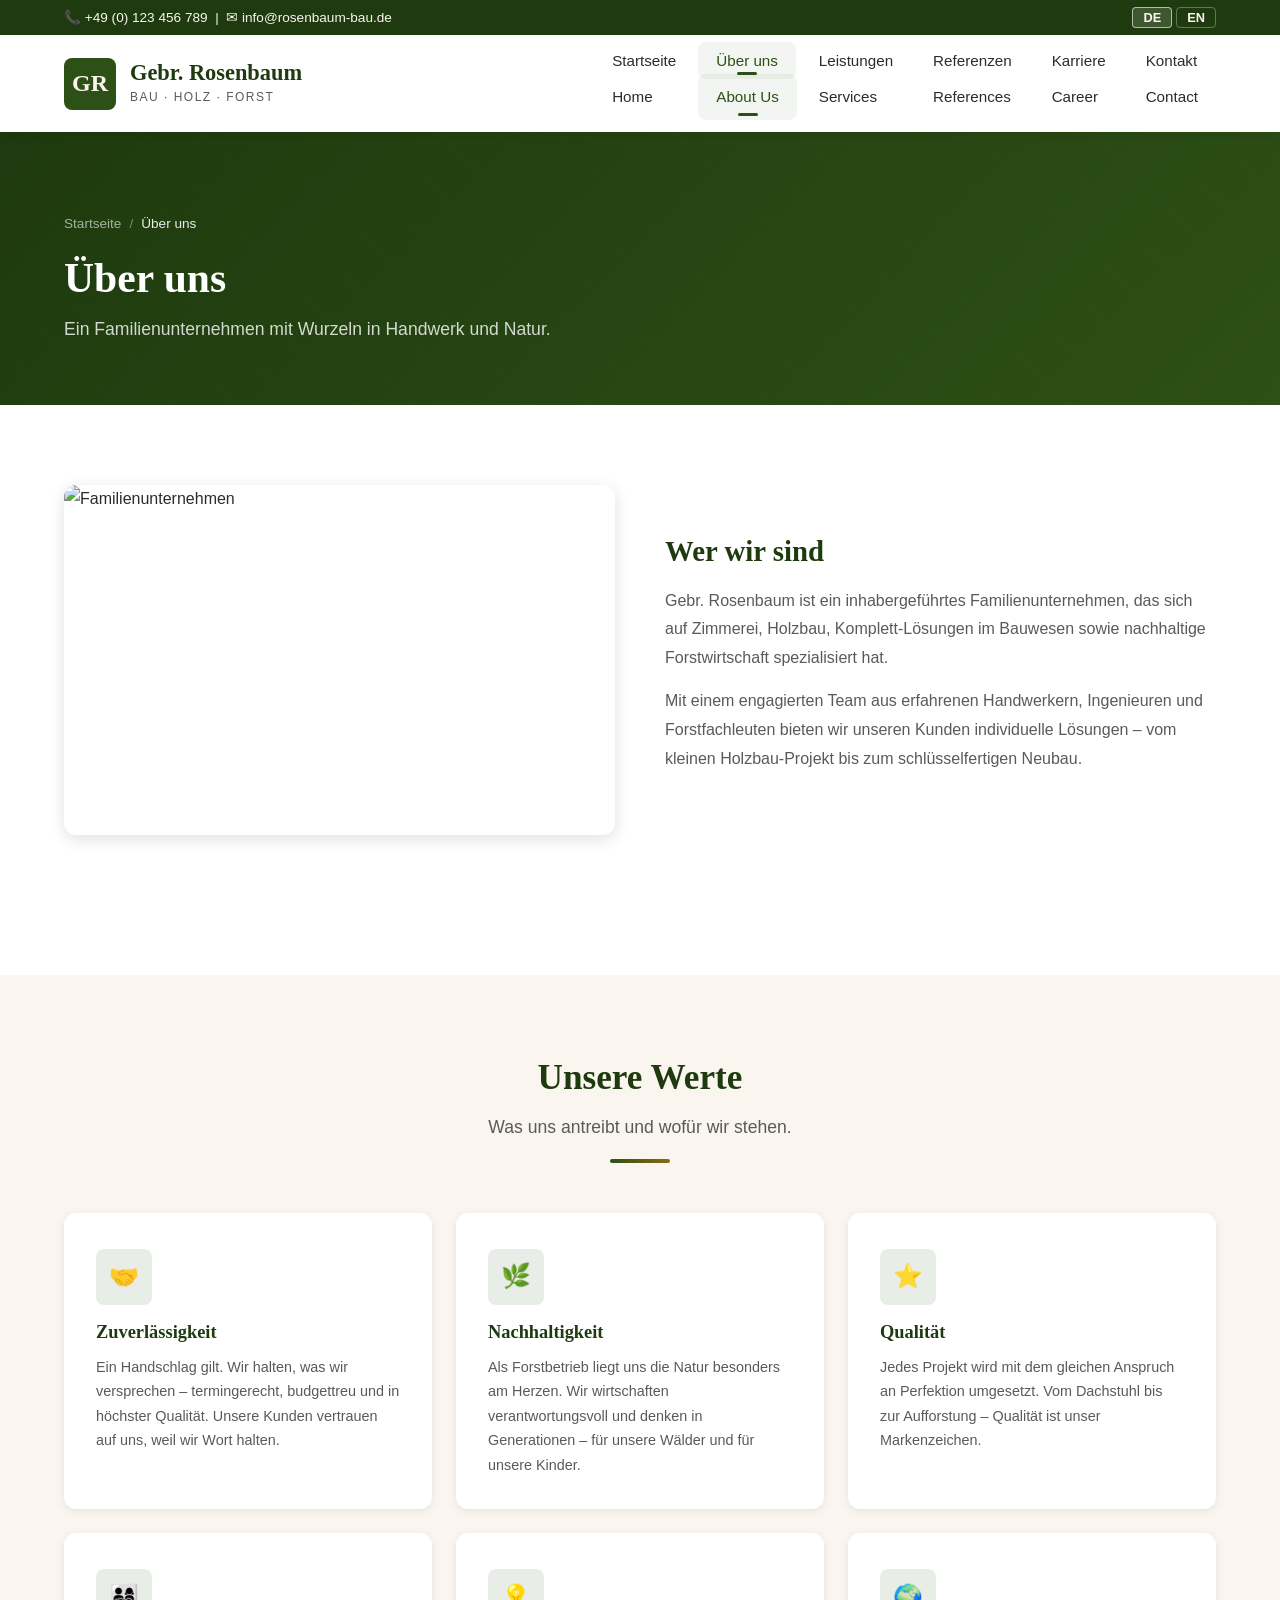
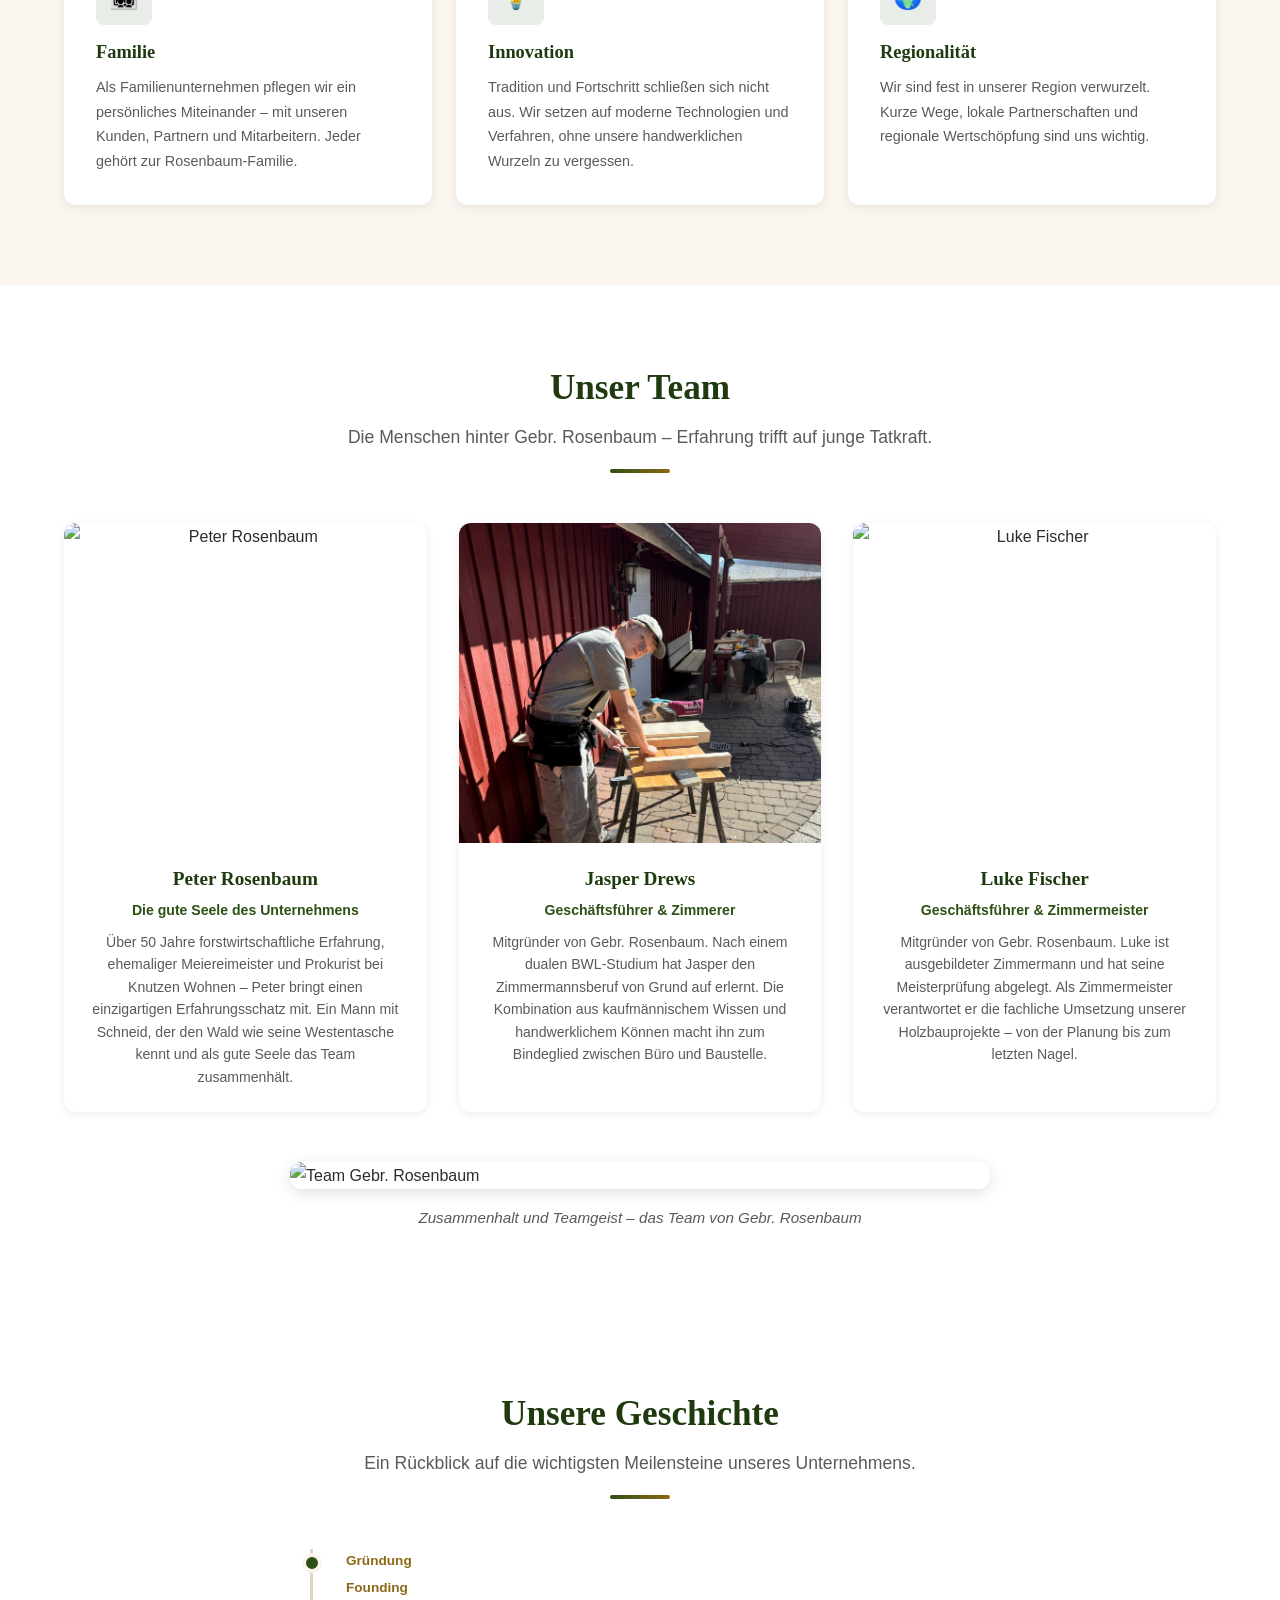
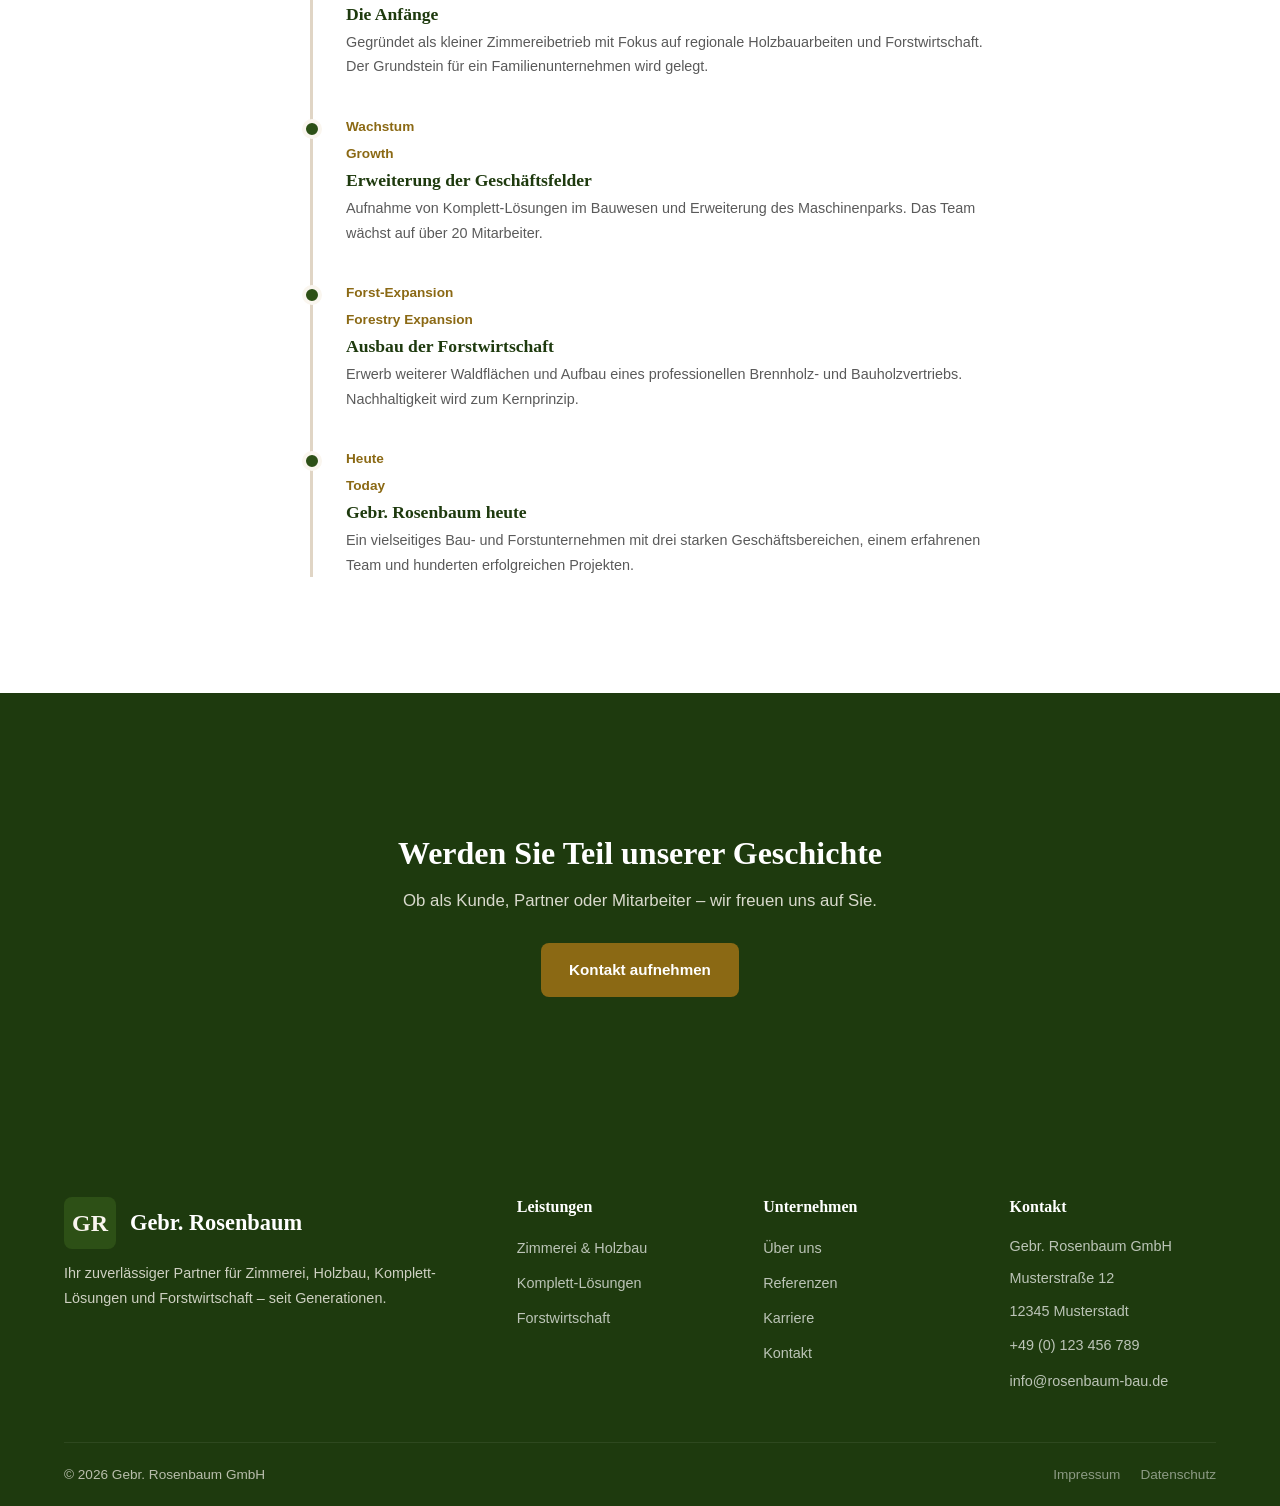
==== about.html @ 8c37b334 "Initial commit: Gebr. Rosenbaum company website Bilingual (DE/EN) static website with pages for Home" ====
<!DOCTYPE html>
<html lang="de">
<head>
  <meta charset="UTF-8">
  <meta name="viewport" content="width=device-width, initial-scale=1.0">
  <title>Über uns – Gebr. Rosenbaum</title>
  <meta name="description" content="Lernen Sie Gebr. Rosenbaum kennen – ein Familienunternehmen mit Tradition in Bau, Holz und Forst.">
  <link rel="stylesheet" href="css/style.css">
</head>
<body>

  <!-- HEADER -->
  <header class="site-header">
    <div class="header-top">
      <div class="container">
        <div>
          <span data-lang-de>📞 +49 (0) 123 456 789 &nbsp;|&nbsp; ✉ info@rosenbaum-bau.de</span>
          <span data-lang-en>📞 +49 (0) 123 456 789 &nbsp;|&nbsp; ✉ info@rosenbaum-bau.de</span>
        </div>
        <div class="lang-switch">
          <button data-lang="de" class="active">DE</button>
          <button data-lang="en">EN</button>
        </div>
      </div>
    </div>
    <div class="header-main">
      <div class="container">
        <a href="index.html" class="logo">
          <div class="logo-icon">GR</div>
          <div class="logo-text">
            <span class="company-name">Gebr. Rosenbaum</span>
            <span class="company-tagline" data-lang-de>Bau · Holz · Forst</span>
            <span class="company-tagline" data-lang-en>Construction · Timber · Forestry</span>
          </div>
        </a>
        <button class="menu-toggle" aria-label="Menü"><span></span><span></span><span></span></button>
        <nav class="main-nav">
          <ul>
            <li><a href="index.html" data-lang-de>Startseite</a><a href="index.html" data-lang-en>Home</a></li>
            <li><a href="about.html" data-lang-de>Über uns</a><a href="about.html" data-lang-en>About Us</a></li>
            <li><a href="services.html" data-lang-de>Leistungen</a><a href="services.html" data-lang-en>Services</a></li>
            <li><a href="references.html" data-lang-de>Referenzen</a><a href="references.html" data-lang-en>References</a></li>
            <li><a href="career.html" data-lang-de>Karriere</a><a href="career.html" data-lang-en>Career</a></li>
            <li><a href="contact.html" data-lang-de>Kontakt</a><a href="contact.html" data-lang-en>Contact</a></li>
          </ul>
        </nav>
      </div>
    </div>
  </header>

  <!-- PAGE HERO -->
  <section class="page-hero">
    <div class="container">
      <div class="breadcrumb">
        <a href="index.html" data-lang-de>Startseite</a><a href="index.html" data-lang-en>Home</a>
        <span class="sep">/</span>
        <span class="current" data-lang-de>Über uns</span>
        <span class="current" data-lang-en>About Us</span>
      </div>
      <h1 data-lang-de>Über uns</h1>
      <h1 data-lang-en>About Us</h1>
      <p data-lang-de>Ein Familienunternehmen mit Wurzeln in Handwerk und Natur.</p>
      <p data-lang-en>A family business rooted in craftsmanship and nature.</p>
    </div>
  </section>

  <!-- ABOUT CONTENT -->
  <section class="section section-light">
    <div class="container">
      <div class="content-block fade-in">
        <div class="content-block-img">
          <img src="https://images.unsplash.com/photo-1600585154340-be6161a56a0c?w=600&h=450&fit=crop" alt="Familienunternehmen" class="placeholder-img" loading="lazy">
        </div>
        <div class="content-block-text">
          <h2 data-lang-de>Wer wir sind</h2>
          <h2 data-lang-en>Who We Are</h2>
          <p data-lang-de>Gebr. Rosenbaum ist ein inhabergeführtes Familienunternehmen, das sich auf Zimmerei, Holzbau, Komplett-Lösungen im Bauwesen sowie nachhaltige Forstwirtschaft spezialisiert hat.</p>
          <p data-lang-en>Gebr. Rosenbaum is an owner-managed family business specializing in carpentry, timber construction, complete building solutions, and sustainable forestry.</p>
          <p data-lang-de>Mit einem engagierten Team aus erfahrenen Handwerkern, Ingenieuren und Forstfachleuten bieten wir unseren Kunden individuelle Lösungen – vom kleinen Holzbau-Projekt bis zum schlüsselfertigen Neubau.</p>
          <p data-lang-en>With a dedicated team of experienced craftsmen, engineers, and forestry professionals, we offer our clients individual solutions – from small timber construction projects to turnkey new buildings.</p>
        </div>
      </div>
    </div>
  </section>

  <!-- VALUES -->
  <section class="section section-cream">
    <div class="container">
      <div class="section-header fade-in">
        <h2 data-lang-de>Unsere Werte</h2>
        <h2 data-lang-en>Our Values</h2>
        <p class="subtitle" data-lang-de>Was uns antreibt und wofür wir stehen.</p>
        <p class="subtitle" data-lang-en>What drives us and what we stand for.</p>
        <div class="section-divider"></div>
      </div>
      <div class="service-detail-grid">
        <div class="service-detail-card fade-in">
          <div class="card-icon">🤝</div>
          <h3 data-lang-de>Zuverlässigkeit</h3>
          <h3 data-lang-en>Reliability</h3>
          <p data-lang-de>Ein Handschlag gilt. Wir halten, was wir versprechen – termingerecht, budgettreu und in höchster Qualität. Unsere Kunden vertrauen auf uns, weil wir Wort halten.</p>
          <p data-lang-en>A handshake is our word. We deliver on our promises – on time, on budget, and at the highest quality. Our clients trust us because we keep our word.</p>
        </div>
        <div class="service-detail-card fade-in">
          <div class="card-icon">🌿</div>
          <h3 data-lang-de>Nachhaltigkeit</h3>
          <h3 data-lang-en>Sustainability</h3>
          <p data-lang-de>Als Forstbetrieb liegt uns die Natur besonders am Herzen. Wir wirtschaften verantwortungsvoll und denken in Generationen – für unsere Wälder und für unsere Kinder.</p>
          <p data-lang-en>As a forestry business, nature is close to our hearts. We operate responsibly and think in generations – for our forests and for our children.</p>
        </div>
        <div class="service-detail-card fade-in">
          <div class="card-icon">⭐</div>
          <h3 data-lang-de>Qualität</h3>
          <h3 data-lang-en>Quality</h3>
          <p data-lang-de>Jedes Projekt wird mit dem gleichen Anspruch an Perfektion umgesetzt. Vom Dachstuhl bis zur Aufforstung – Qualität ist unser Markenzeichen.</p>
          <p data-lang-en>Every project is executed with the same commitment to perfection. From roof trusses to reforestation – quality is our hallmark.</p>
        </div>
        <div class="service-detail-card fade-in">
          <div class="card-icon">👨‍👩‍👧‍👦</div>
          <h3 data-lang-de>Familie</h3>
          <h3 data-lang-en>Family</h3>
          <p data-lang-de>Als Familienunternehmen pflegen wir ein persönliches Miteinander – mit unseren Kunden, Partnern und Mitarbeitern. Jeder gehört zur Rosenbaum-Familie.</p>
          <p data-lang-en>As a family business, we maintain personal relationships – with our clients, partners, and employees. Everyone belongs to the Rosenbaum family.</p>
        </div>
        <div class="service-detail-card fade-in">
          <div class="card-icon">💡</div>
          <h3 data-lang-de>Innovation</h3>
          <h3 data-lang-en>Innovation</h3>
          <p data-lang-de>Tradition und Fortschritt schließen sich nicht aus. Wir setzen auf moderne Technologien und Verfahren, ohne unsere handwerklichen Wurzeln zu vergessen.</p>
          <p data-lang-en>Tradition and progress are not mutually exclusive. We embrace modern technologies and methods without forgetting our craft roots.</p>
        </div>
        <div class="service-detail-card fade-in">
          <div class="card-icon">🌍</div>
          <h3 data-lang-de>Regionalität</h3>
          <h3 data-lang-en>Regional Commitment</h3>
          <p data-lang-de>Wir sind fest in unserer Region verwurzelt. Kurze Wege, lokale Partnerschaften und regionale Wertschöpfung sind uns wichtig.</p>
          <p data-lang-en>We are firmly rooted in our region. Short distances, local partnerships, and regional value creation are important to us.</p>
        </div>
      </div>
    </div>
  </section>

  <!-- TEAM -->
  <section class="section section-light">
    <div class="container">
      <div class="section-header fade-in">
        <h2 data-lang-de>Unser Team</h2>
        <h2 data-lang-en>Our Team</h2>
        <p class="subtitle" data-lang-de>Die Menschen hinter Gebr. Rosenbaum – Erfahrung trifft auf junge Tatkraft.</p>
        <p class="subtitle" data-lang-en>The people behind Gebr. Rosenbaum – experience meets youthful energy.</p>
        <div class="section-divider"></div>
      </div>

      <div class="team-grid">
        <!-- Peter -->
        <div class="team-card fade-in">
          <div class="team-card-img">
            <img src="img/team/peter-02.jpg" alt="Peter Rosenbaum" loading="lazy">
          </div>
          <div class="team-card-body">
            <h3>Peter Rosenbaum</h3>
            <div class="team-role" data-lang-de>Die gute Seele des Unternehmens</div>
            <div class="team-role" data-lang-en>The Heart and Soul of the Company</div>
            <p data-lang-de>Über 50 Jahre forstwirtschaftliche Erfahrung, ehemaliger Meiereimeister und Prokurist bei Knutzen Wohnen – Peter bringt einen einzigartigen Erfahrungsschatz mit. Ein Mann mit Schneid, der den Wald wie seine Westentasche kennt und als gute Seele das Team zusammenhält.</p>
            <p data-lang-en>Over 50 years of forestry experience, former dairy master and authorized officer at Knutzen Wohnen – Peter brings a unique wealth of experience. A man of courage who knows the forest like the back of his hand and holds the team together as its heart and soul.</p>
          </div>
        </div>

        <!-- Jasper -->
        <div class="team-card fade-in">
          <div class="team-card-img">
            <img src="img/team/jasper-01.jpg" alt="Jasper Drews" loading="lazy">
          </div>
          <div class="team-card-body">
            <h3>Jasper Drews</h3>
            <div class="team-role" data-lang-de>Geschäftsführer & Zimmerer</div>
            <div class="team-role" data-lang-en>Co-Founder & Carpenter</div>
            <p data-lang-de>Mitgründer von Gebr. Rosenbaum. Nach einem dualen BWL-Studium hat Jasper den Zimmermannsberuf von Grund auf erlernt. Die Kombination aus kaufmännischem Wissen und handwerklichem Können macht ihn zum Bindeglied zwischen Büro und Baustelle.</p>
            <p data-lang-en>Co-founder of Gebr. Rosenbaum. After completing a dual degree in business administration, Jasper learned the carpentry trade from the ground up. His combination of business expertise and hands-on skills makes him the link between office and construction site.</p>
          </div>
        </div>

        <!-- Luke -->
        <div class="team-card fade-in">
          <div class="team-card-img">
            <img src="img/team/luke-02.jpg" alt="Luke Fischer" loading="lazy">
          </div>
          <div class="team-card-body">
            <h3>Luke Fischer</h3>
            <div class="team-role" data-lang-de>Geschäftsführer & Zimmermeister</div>
            <div class="team-role" data-lang-en>Co-Founder & Master Carpenter</div>
            <p data-lang-de>Mitgründer von Gebr. Rosenbaum. Luke ist ausgebildeter Zimmermann und hat seine Meisterprüfung abgelegt. Als Zimmermeister verantwortet er die fachliche Umsetzung unserer Holzbauprojekte – von der Planung bis zum letzten Nagel.</p>
            <p data-lang-en>Co-founder of Gebr. Rosenbaum. Luke is a trained carpenter who has earned his master craftsman's certificate. As master carpenter, he oversees the technical execution of our timber construction projects – from planning to the last nail.</p>
          </div>
        </div>
      </div>

      <!-- Teamfoto -->
      <div class="team-group fade-in">
        <div class="team-group-img">
          <img src="img/team/teamfoto-01.png" alt="Team Gebr. Rosenbaum" loading="lazy">
        </div>
        <p class="team-group-caption" data-lang-de>Zusammenhalt und Teamgeist – das Team von Gebr. Rosenbaum</p>
        <p class="team-group-caption" data-lang-en>Cohesion and team spirit – the Gebr. Rosenbaum team</p>
      </div>
    </div>
  </section>

  <!-- HISTORY TIMELINE -->
  <section class="section section-light">
    <div class="container">
      <div class="section-header fade-in">
        <h2 data-lang-de>Unsere Geschichte</h2>
        <h2 data-lang-en>Our History</h2>
        <p class="subtitle" data-lang-de>Ein Rückblick auf die wichtigsten Meilensteine unseres Unternehmens.</p>
        <p class="subtitle" data-lang-en>A look back at the key milestones of our company.</p>
        <div class="section-divider"></div>
      </div>
      <div class="timeline fade-in">
        <div class="timeline-item">
          <span class="year" data-lang-de>Gründung</span>
          <span class="year" data-lang-en>Founding</span>
          <h3 data-lang-de>Die Anfänge</h3>
          <h3 data-lang-en>The Beginning</h3>
          <p data-lang-de>Gegründet als kleiner Zimmereibetrieb mit Fokus auf regionale Holzbauarbeiten und Forstwirtschaft. Der Grundstein für ein Familienunternehmen wird gelegt.</p>
          <p data-lang-en>Founded as a small carpentry workshop focusing on regional timber construction and forestry. The foundation for a family business is laid.</p>
        </div>
        <div class="timeline-item">
          <span class="year" data-lang-de>Wachstum</span>
          <span class="year" data-lang-en>Growth</span>
          <h3 data-lang-de>Erweiterung der Geschäftsfelder</h3>
          <h3 data-lang-en>Expansion of Business Areas</h3>
          <p data-lang-de>Aufnahme von Komplett-Lösungen im Bauwesen und Erweiterung des Maschinenparks. Das Team wächst auf über 20 Mitarbeiter.</p>
          <p data-lang-en>Introduction of complete construction solutions and expansion of the machinery fleet. The team grows to over 20 employees.</p>
        </div>
        <div class="timeline-item">
          <span class="year" data-lang-de>Forst-Expansion</span>
          <span class="year" data-lang-en>Forestry Expansion</span>
          <h3 data-lang-de>Ausbau der Forstwirtschaft</h3>
          <h3 data-lang-en>Forestry Development</h3>
          <p data-lang-de>Erwerb weiterer Waldflächen und Aufbau eines professionellen Brennholz- und Bauholzvertriebs. Nachhaltigkeit wird zum Kernprinzip.</p>
          <p data-lang-en>Acquisition of additional forest areas and establishment of a professional firewood and construction timber distribution. Sustainability becomes a core principle.</p>
        </div>
        <div class="timeline-item">
          <span class="year" data-lang-de>Heute</span>
          <span class="year" data-lang-en>Today</span>
          <h3 data-lang-de>Gebr. Rosenbaum heute</h3>
          <h3 data-lang-en>Gebr. Rosenbaum Today</h3>
          <p data-lang-de>Ein vielseitiges Bau- und Forstunternehmen mit drei starken Geschäftsbereichen, einem erfahrenen Team und hunderten erfolgreichen Projekten.</p>
          <p data-lang-en>A versatile construction and forestry company with three strong business areas, an experienced team, and hundreds of successful projects.</p>
        </div>
      </div>
    </div>
  </section>

  <!-- CTA -->
  <section class="section section-dark">
    <div class="container">
      <div class="cta-section fade-in">
        <h2 data-lang-de>Werden Sie Teil unserer Geschichte</h2>
        <h2 data-lang-en>Become Part of Our Story</h2>
        <p data-lang-de>Ob als Kunde, Partner oder Mitarbeiter – wir freuen uns auf Sie.</p>
        <p data-lang-en>Whether as a client, partner, or employee – we look forward to hearing from you.</p>
        <div class="btn-group" style="justify-content:center">
          <a href="contact.html" class="btn btn-primary" data-lang-de>Kontakt aufnehmen</a>
          <a href="contact.html" class="btn btn-primary" data-lang-en>Get in Touch</a>
        </div>
      </div>
    </div>
  </section>

  <!-- FOOTER -->
  <footer class="site-footer">
    <div class="container">
      <div class="footer-grid">
        <div class="footer-col footer-about">
          <a href="index.html" class="logo" style="margin-bottom:8px">
            <div class="logo-icon">GR</div>
            <div class="logo-text"><span class="company-name" style="color:#fff">Gebr. Rosenbaum</span></div>
          </a>
          <p data-lang-de>Ihr zuverlässiger Partner für Zimmerei, Holzbau, Komplett-Lösungen und Forstwirtschaft – seit Generationen.</p>
          <p data-lang-en>Your reliable partner for carpentry, timber construction, complete solutions, and forestry – for generations.</p>
        </div>
        <div class="footer-col">
          <h3 data-lang-de>Leistungen</h3><h3 data-lang-en>Services</h3>
          <ul>
            <li><a href="services.html#zimmerei" data-lang-de>Zimmerei & Holzbau</a><a href="services.html#zimmerei" data-lang-en>Carpentry</a></li>
            <li><a href="services.html#komplett" data-lang-de>Komplett-Lösungen</a><a href="services.html#komplett" data-lang-en>Complete Solutions</a></li>
            <li><a href="services.html#forst" data-lang-de>Forstwirtschaft</a><a href="services.html#forst" data-lang-en>Forestry</a></li>
          </ul>
        </div>
        <div class="footer-col">
          <h3 data-lang-de>Unternehmen</h3><h3 data-lang-en>Company</h3>
          <ul>
            <li><a href="about.html" data-lang-de>Über uns</a><a href="about.html" data-lang-en>About Us</a></li>
            <li><a href="references.html" data-lang-de>Referenzen</a><a href="references.html" data-lang-en>References</a></li>
            <li><a href="career.html" data-lang-de>Karriere</a><a href="career.html" data-lang-en>Career</a></li>
            <li><a href="contact.html" data-lang-de>Kontakt</a><a href="contact.html" data-lang-en>Contact</a></li>
          </ul>
        </div>
        <div class="footer-col">
          <h3 data-lang-de>Kontakt</h3><h3 data-lang-en>Contact</h3>
          <ul>
            <li style="color:rgba(255,255,255,0.7);font-size:0.9rem">Gebr. Rosenbaum GmbH</li>
            <li style="color:rgba(255,255,255,0.7);font-size:0.9rem">Musterstraße 12</li>
            <li style="color:rgba(255,255,255,0.7);font-size:0.9rem">12345 Musterstadt</li>
            <li style="margin-top:8px"><a href="tel:+49123456789">+49 (0) 123 456 789</a></li>
            <li><a href="mailto:info@rosenbaum-bau.de">info@rosenbaum-bau.de</a></li>
          </ul>
        </div>
      </div>
      <div class="footer-bottom">
        <span>© 2026 Gebr. Rosenbaum GmbH</span>
        <div class="footer-legal">
          <a href="imprint.html" data-lang-de>Impressum</a><a href="imprint.html" data-lang-en>Imprint</a>
          <a href="privacy.html" data-lang-de>Datenschutz</a><a href="privacy.html" data-lang-en>Privacy Policy</a>
        </div>
      </div>
    </div>
  </footer>

  <script src="js/main.js"></script>
</body>
</html>
---- css/style.css ----
/* ===== VARIABLES & RESET ===== */
:root {
  --color-primary: #2d5016;
  --color-primary-light: #3a6b1e;
  --color-primary-dark: #1e3a0e;
  --color-accent: #8b6914;
  --color-accent-light: #c49a2a;
  --color-wood-light: #d4a957;
  --color-wood: #a0763a;
  --color-wood-dark: #6b4e28;
  --color-earth: #8b7355;
  --color-earth-light: #c4a882;
  --color-cream: #faf6ef;
  --color-bg: #f5f0e8;
  --color-white: #ffffff;
  --color-text: #2c2c2c;
  --color-text-light: #5a5a5a;
  --color-text-muted: #888;
  --color-border: #e0d5c5;
  --font-heading: 'Georgia', 'Times New Roman', serif;
  --font-body: 'Segoe UI', 'Helvetica Neue', Arial, sans-serif;
  --shadow-sm: 0 2px 8px rgba(0,0,0,0.08);
  --shadow-md: 0 4px 16px rgba(0,0,0,0.12);
  --shadow-lg: 0 8px 32px rgba(0,0,0,0.16);
  --radius: 8px;
  --radius-lg: 12px;
  --max-width: 1200px;
  --transition: 0.3s ease;
}

*, *::before, *::after {
  margin: 0;
  padding: 0;
  box-sizing: border-box;
}

html {
  scroll-behavior: smooth;
  font-size: 16px;
}

body {
  font-family: var(--font-body);
  color: var(--color-text);
  background: var(--color-bg);
  line-height: 1.7;
  overflow-x: hidden;
}

img {
  max-width: 100%;
  height: auto;
  display: block;
}

a {
  color: var(--color-primary);
  text-decoration: none;
  transition: color var(--transition);
}

a:hover {
  color: var(--color-accent);
}

h1, h2, h3, h4 {
  font-family: var(--font-heading);
  color: var(--color-primary-dark);
  line-height: 1.3;
}

.container {
  max-width: var(--max-width);
  margin: 0 auto;
  padding: 0 24px;
}

/* ===== HEADER / NAVIGATION ===== */
.site-header {
  background: var(--color-white);
  box-shadow: var(--shadow-sm);
  position: sticky;
  top: 0;
  z-index: 1000;
}

.header-top {
  background: var(--color-primary-dark);
  color: var(--color-cream);
  font-size: 0.85rem;
  padding: 6px 0;
}

.header-top .container {
  display: flex;
  justify-content: space-between;
  align-items: center;
}

.header-top a {
  color: var(--color-cream);
  opacity: 0.9;
}

.header-top a:hover {
  opacity: 1;
  color: var(--color-accent-light);
}

.lang-switch {
  display: flex;
  gap: 4px;
  align-items: center;
}

.lang-switch button {
  background: none;
  border: 1px solid rgba(255,255,255,0.3);
  color: var(--color-cream);
  padding: 2px 10px;
  border-radius: 4px;
  cursor: pointer;
  font-size: 0.8rem;
  font-weight: 600;
  transition: all var(--transition);
}

.lang-switch button:hover,
.lang-switch button.active {
  background: rgba(255,255,255,0.15);
  border-color: rgba(255,255,255,0.6);
}

.header-main {
  padding: 12px 0;
}

.header-main .container {
  display: flex;
  justify-content: space-between;
  align-items: center;
}

.logo {
  display: flex;
  align-items: center;
  gap: 14px;
  text-decoration: none;
}

.logo-icon {
  width: 52px;
  height: 52px;
  background: var(--color-primary);
  border-radius: var(--radius);
  display: flex;
  align-items: center;
  justify-content: center;
  color: var(--color-cream);
  font-size: 1.5rem;
  font-weight: 700;
  font-family: var(--font-heading);
}

.logo-text {
  display: flex;
  flex-direction: column;
}

.logo-text .company-name {
  font-family: var(--font-heading);
  font-size: 1.4rem;
  color: var(--color-primary-dark);
  font-weight: 700;
  line-height: 1.2;
}

.logo-text .company-tagline {
  font-size: 0.75rem;
  color: var(--color-text-light);
  text-transform: uppercase;
  letter-spacing: 1.5px;
}

/* Main Navigation */
.main-nav ul {
  list-style: none;
  display: flex;
  gap: 4px;
}

.main-nav a {
  display: block;
  padding: 10px 18px;
  color: var(--color-text);
  font-weight: 500;
  font-size: 0.95rem;
  border-radius: var(--radius);
  transition: all var(--transition);
  position: relative;
}

.main-nav a:hover,
.main-nav a.active {
  color: var(--color-primary);
  background: rgba(45,80,22,0.06);
}

.main-nav a.active::after {
  content: '';
  position: absolute;
  bottom: 4px;
  left: 50%;
  transform: translateX(-50%);
  width: 20px;
  height: 3px;
  background: var(--color-primary);
  border-radius: 2px;
}

/* Mobile Menu */
.menu-toggle {
  display: none;
  background: none;
  border: none;
  cursor: pointer;
  padding: 8px;
  flex-direction: column;
  gap: 5px;
}

.menu-toggle span {
  display: block;
  width: 26px;
  height: 3px;
  background: var(--color-text);
  border-radius: 2px;
  transition: all var(--transition);
}

.menu-toggle.open span:nth-child(1) {
  transform: translateY(8px) rotate(45deg);
}

.menu-toggle.open span:nth-child(2) {
  opacity: 0;
}

.menu-toggle.open span:nth-child(3) {
  transform: translateY(-8px) rotate(-45deg);
}

/* ===== HERO ===== */
.hero {
  position: relative;
  min-height: 600px;
  display: flex;
  align-items: center;
  overflow: hidden;
  background: linear-gradient(135deg, var(--color-primary-dark) 0%, var(--color-primary) 50%, var(--color-wood-dark) 100%);
}

.hero-bg {
  position: absolute;
  inset: 0;
  background:
    url('data:image/svg+xml,<svg xmlns="http://www.w3.org/2000/svg" viewBox="0 0 1200 600"><rect fill="%231e3a0e"/><circle cx="200" cy="100" r="300" fill="%232d5016" opacity="0.3"/><circle cx="900" cy="400" r="250" fill="%236b4e28" opacity="0.2"/><circle cx="600" cy="200" r="200" fill="%233a6b1e" opacity="0.15"/></svg>');
  background-size: cover;
  opacity: 0.6;
}

.hero-overlay {
  position: absolute;
  inset: 0;
  background: linear-gradient(135deg, rgba(30,58,14,0.85) 0%, rgba(45,80,22,0.7) 50%, rgba(107,78,40,0.6) 100%);
}

.hero-pattern {
  position: absolute;
  inset: 0;
  opacity: 0.05;
  background-image: repeating-linear-gradient(
    45deg,
    transparent,
    transparent 40px,
    rgba(255,255,255,0.1) 40px,
    rgba(255,255,255,0.1) 42px
  );
}

.hero .container {
  position: relative;
  z-index: 2;
  display: flex;
  align-items: center;
  gap: 60px;
  padding-top: 60px;
  padding-bottom: 60px;
}

.hero-content {
  flex: 1;
  color: var(--color-cream);
}

.hero-badge {
  display: inline-block;
  background: rgba(255,255,255,0.12);
  border: 1px solid rgba(255,255,255,0.25);
  padding: 6px 16px;
  border-radius: 30px;
  font-size: 0.85rem;
  margin-bottom: 20px;
  backdrop-filter: blur(10px);
}

.hero h1 {
  font-size: 3rem;
  color: var(--color-white);
  margin-bottom: 20px;
  line-height: 1.15;
}

.hero h1 span {
  color: var(--color-accent-light);
}

.hero p {
  font-size: 1.15rem;
  opacity: 0.9;
  max-width: 540px;
  margin-bottom: 32px;
  line-height: 1.8;
}

.hero-visual {
  flex: 0 0 380px;
  height: 380px;
  position: relative;
}

.hero-image-placeholder {
  width: 100%;
  height: 100%;
  border-radius: var(--radius-lg);
  overflow: hidden;
  position: relative;
  box-shadow: var(--shadow-lg);
}

.hero-image-placeholder .placeholder-img {
  width: 100%;
  height: 100%;
  object-fit: cover;
}

.hero-stats {
  display: flex;
  gap: 40px;
  margin-top: 40px;
}

.hero-stat {
  text-align: left;
}

.hero-stat .stat-number {
  font-family: var(--font-heading);
  font-size: 2rem;
  font-weight: 700;
  color: var(--color-accent-light);
}

.hero-stat .stat-label {
  font-size: 0.85rem;
  opacity: 0.8;
}

/* ===== BUTTONS ===== */
.btn {
  display: inline-flex;
  align-items: center;
  gap: 8px;
  padding: 14px 28px;
  border-radius: var(--radius);
  font-weight: 600;
  font-size: 0.95rem;
  cursor: pointer;
  border: none;
  transition: all var(--transition);
  text-decoration: none;
  font-family: var(--font-body);
}

.btn-primary {
  background: var(--color-accent);
  color: var(--color-white);
}

.btn-primary:hover {
  background: var(--color-accent-light);
  color: var(--color-white);
  transform: translateY(-2px);
  box-shadow: var(--shadow-md);
}

.btn-outline {
  background: transparent;
  color: var(--color-white);
  border: 2px solid rgba(255,255,255,0.4);
}

.btn-outline:hover {
  background: rgba(255,255,255,0.1);
  border-color: rgba(255,255,255,0.7);
  color: var(--color-white);
}

.btn-green {
  background: var(--color-primary);
  color: var(--color-white);
}

.btn-green:hover {
  background: var(--color-primary-light);
  color: var(--color-white);
  transform: translateY(-2px);
  box-shadow: var(--shadow-md);
}

.btn-group {
  display: flex;
  gap: 14px;
  flex-wrap: wrap;
}

/* ===== SECTIONS ===== */
.section {
  padding: 80px 0;
}

.section-light {
  background: var(--color-white);
}

.section-cream {
  background: var(--color-cream);
}

.section-dark {
  background: var(--color-primary-dark);
  color: var(--color-cream);
}

.section-dark h2,
.section-dark h3 {
  color: var(--color-white);
}

.section-header {
  text-align: center;
  margin-bottom: 50px;
}

.section-header h2 {
  font-size: 2.2rem;
  margin-bottom: 12px;
}

.section-header .subtitle {
  color: var(--color-text-light);
  font-size: 1.1rem;
  max-width: 600px;
  margin: 0 auto;
}

.section-dark .section-header .subtitle {
  color: rgba(255,255,255,0.7);
}

.section-divider {
  width: 60px;
  height: 4px;
  background: linear-gradient(90deg, var(--color-primary), var(--color-accent));
  border-radius: 2px;
  margin: 16px auto 0;
}

/* ===== SERVICE TILES ===== */
.services-grid {
  display: grid;
  grid-template-columns: repeat(4, 1fr);
  gap: 24px;
}

.service-tile {
  background: var(--color-white);
  border-radius: var(--radius-lg);
  overflow: hidden;
  box-shadow: var(--shadow-sm);
  transition: all var(--transition);
  text-decoration: none;
  color: var(--color-text);
  display: flex;
  flex-direction: column;
}

.service-tile:hover {
  transform: translateY(-6px);
  box-shadow: var(--shadow-lg);
  color: var(--color-text);
}

.service-tile-img {
  height: 200px;
  position: relative;
  overflow: hidden;
}

.service-tile-img .placeholder-img {
  width: 100%;
  height: 100%;
  object-fit: cover;
  transition: transform 0.5s ease;
}

.service-tile:hover .service-tile-img .placeholder-img {
  transform: scale(1.05);
}

.service-tile-img .tile-icon {
  position: absolute;
  bottom: 12px;
  right: 12px;
  width: 44px;
  height: 44px;
  background: var(--color-primary);
  border-radius: 50%;
  display: flex;
  align-items: center;
  justify-content: center;
  color: var(--color-white);
  font-size: 1.2rem;
  box-shadow: var(--shadow-sm);
}

.service-tile-body {
  padding: 24px;
  flex: 1;
  display: flex;
  flex-direction: column;
}

.service-tile-body h3 {
  font-size: 1.15rem;
  margin-bottom: 8px;
}

.service-tile-body p {
  font-size: 0.9rem;
  color: var(--color-text-light);
  flex: 1;
}

.service-tile-body .tile-link {
  margin-top: 16px;
  color: var(--color-primary);
  font-weight: 600;
  font-size: 0.9rem;
  display: flex;
  align-items: center;
  gap: 6px;
}

.service-tile-body .tile-link::after {
  content: '→';
  transition: transform var(--transition);
}

.service-tile:hover .tile-link::after {
  transform: translateX(4px);
}

/* ===== ABOUT PREVIEW ===== */
.about-preview {
  display: grid;
  grid-template-columns: 1fr 1fr;
  gap: 60px;
  align-items: center;
}

.about-preview-img {
  border-radius: var(--radius-lg);
  overflow: hidden;
  box-shadow: var(--shadow-md);
  height: 400px;
}

.about-preview-img .placeholder-img {
  width: 100%;
  height: 100%;
  object-fit: cover;
}

.about-preview-content h2 {
  font-size: 2rem;
  margin-bottom: 16px;
}

.about-preview-content p {
  color: var(--color-text-light);
  margin-bottom: 16px;
  line-height: 1.8;
}

.about-values {
  display: flex;
  gap: 24px;
  margin: 24px 0;
}

.about-value {
  display: flex;
  align-items: center;
  gap: 10px;
}

.about-value-icon {
  width: 40px;
  height: 40px;
  background: rgba(45,80,22,0.1);
  border-radius: 50%;
  display: flex;
  align-items: center;
  justify-content: center;
  color: var(--color-primary);
  font-size: 1rem;
  flex-shrink: 0;
}

.about-value span {
  font-weight: 600;
  font-size: 0.9rem;
  color: var(--color-primary-dark);
}

/* ===== CTA SECTION ===== */
.cta-section {
  text-align: center;
  padding: 60px 0;
}

.cta-section h2 {
  color: var(--color-white);
  font-size: 2rem;
  margin-bottom: 12px;
}

.cta-section p {
  margin-bottom: 28px;
  font-size: 1.05rem;
  opacity: 0.85;
}

/* ===== PAGE HERO ===== */
.page-hero {
  background: linear-gradient(135deg, var(--color-primary-dark) 0%, var(--color-primary) 100%);
  padding: 80px 0 60px;
  position: relative;
  overflow: hidden;
}

.page-hero::before {
  content: '';
  position: absolute;
  inset: 0;
  opacity: 0.05;
  background-image: repeating-linear-gradient(
    45deg,
    transparent, transparent 40px,
    rgba(255,255,255,0.1) 40px, rgba(255,255,255,0.1) 42px
  );
}

.page-hero .container {
  position: relative;
  z-index: 1;
}

.page-hero h1 {
  color: var(--color-white);
  font-size: 2.6rem;
  margin-bottom: 10px;
}

.page-hero p {
  color: rgba(255,255,255,0.8);
  font-size: 1.1rem;
  max-width: 600px;
}

.breadcrumb {
  display: flex;
  gap: 8px;
  margin-bottom: 16px;
  font-size: 0.85rem;
}

.breadcrumb a {
  color: rgba(255,255,255,0.6);
}

.breadcrumb a:hover {
  color: var(--color-accent-light);
}

.breadcrumb .sep {
  color: rgba(255,255,255,0.4);
}

.breadcrumb .current {
  color: rgba(255,255,255,0.9);
}

/* ===== CONTENT SECTIONS ===== */
.content-block {
  display: grid;
  grid-template-columns: 1fr 1fr;
  gap: 50px;
  align-items: center;
  margin-bottom: 60px;
}

.content-block.reverse {
  direction: rtl;
}

.content-block.reverse > * {
  direction: ltr;
}

.content-block-img {
  border-radius: var(--radius-lg);
  overflow: hidden;
  box-shadow: var(--shadow-md);
  height: 350px;
}

.content-block-img .placeholder-img {
  width: 100%;
  height: 100%;
  object-fit: cover;
}

.content-block-text h2 {
  font-size: 1.8rem;
  margin-bottom: 16px;
}

.content-block-text h3 {
  font-size: 1.3rem;
  margin-bottom: 12px;
}

.content-block-text p {
  color: var(--color-text-light);
  margin-bottom: 14px;
  line-height: 1.8;
}

.content-block-text ul {
  list-style: none;
  margin: 16px 0;
}

.content-block-text ul li {
  padding: 6px 0 6px 28px;
  position: relative;
  color: var(--color-text-light);
}

.content-block-text ul li::before {
  content: '✓';
  position: absolute;
  left: 0;
  color: var(--color-primary);
  font-weight: 700;
}

/* ===== SERVICE DETAIL CARDS ===== */
.service-detail-grid {
  display: grid;
  grid-template-columns: repeat(3, 1fr);
  gap: 24px;
}

.service-detail-card {
  background: var(--color-white);
  border-radius: var(--radius-lg);
  padding: 32px;
  box-shadow: var(--shadow-sm);
  transition: all var(--transition);
  border-top: 4px solid transparent;
}

.service-detail-card:hover {
  transform: translateY(-4px);
  box-shadow: var(--shadow-md);
  border-top-color: var(--color-primary);
}

.service-detail-card .card-icon {
  width: 56px;
  height: 56px;
  background: rgba(45,80,22,0.1);
  border-radius: var(--radius);
  display: flex;
  align-items: center;
  justify-content: center;
  font-size: 1.5rem;
  margin-bottom: 16px;
}

.service-detail-card h3 {
  font-size: 1.15rem;
  margin-bottom: 10px;
}

.service-detail-card p {
  font-size: 0.9rem;
  color: var(--color-text-light);
  line-height: 1.7;
}

/* ===== REFERENCES / GALLERY ===== */
.filter-bar {
  display: flex;
  gap: 8px;
  justify-content: center;
  margin-bottom: 40px;
  flex-wrap: wrap;
}

.filter-btn {
  padding: 10px 22px;
  border: 2px solid var(--color-border);
  background: var(--color-white);
  border-radius: 30px;
  cursor: pointer;
  font-weight: 500;
  font-size: 0.9rem;
  transition: all var(--transition);
  color: var(--color-text);
  font-family: var(--font-body);
}

.filter-btn:hover,
.filter-btn.active {
  background: var(--color-primary);
  border-color: var(--color-primary);
  color: var(--color-white);
}

.references-grid {
  display: grid;
  grid-template-columns: repeat(3, 1fr);
  gap: 24px;
}

.reference-card {
  background: var(--color-white);
  border-radius: var(--radius-lg);
  overflow: hidden;
  box-shadow: var(--shadow-sm);
  transition: all var(--transition);
}

.reference-card:hover {
  transform: translateY(-4px);
  box-shadow: var(--shadow-md);
}

.reference-card-img {
  height: 220px;
  position: relative;
  overflow: hidden;
  cursor: pointer;
}

.reference-card-img .placeholder-img {
  width: 100%;
  height: 100%;
  object-fit: cover;
  transition: transform 0.5s ease;
}

.reference-card:hover .reference-card-img .placeholder-img {
  transform: scale(1.05);
}

.reference-card-img .zoom-icon {
  position: absolute;
  inset: 0;
  background: rgba(0,0,0,0.3);
  display: flex;
  align-items: center;
  justify-content: center;
  opacity: 0;
  transition: opacity var(--transition);
  color: var(--color-white);
  font-size: 2rem;
}

.reference-card-img:hover .zoom-icon {
  opacity: 1;
}

.reference-card-body {
  padding: 24px;
}

.reference-card-body .ref-category,
.ref-full-content .ref-category {
  background: rgba(45,80,22,0.1);
  color: var(--color-primary);
  padding: 4px 12px;
  border-radius: 20px;
  font-size: 0.78rem;
  font-weight: 600;
  margin-bottom: 10px;
  text-transform: uppercase;
  letter-spacing: 0.5px;
}

.reference-card-body h3 {
  font-size: 1.1rem;
  margin-bottom: 8px;
}

.reference-card-body p {
  font-size: 0.88rem;
  color: var(--color-text-light);
  line-height: 1.6;
}

/* ===== LIGHTBOX ===== */
.lightbox {
  position: fixed;
  inset: 0;
  background: rgba(0,0,0,0.9);
  z-index: 10000;
  display: flex;
  align-items: center;
  justify-content: center;
  opacity: 0;
  visibility: hidden;
  transition: all var(--transition);
}

.lightbox.active {
  opacity: 1;
  visibility: visible;
}

.lightbox img {
  max-width: 90%;
  max-height: 85vh;
  border-radius: var(--radius);
  box-shadow: var(--shadow-lg);
}

.lightbox-close {
  position: absolute;
  top: 20px;
  right: 30px;
  background: none;
  border: none;
  color: var(--color-white);
  font-size: 2.5rem;
  cursor: pointer;
  transition: transform var(--transition);
  line-height: 1;
}

.lightbox-close:hover {
  transform: scale(1.2);
}

/* ===== CAREER ===== */
.career-intro {
  text-align: center;
  max-width: 800px;
  margin: 0 auto 50px;
}

.career-intro p {
  font-size: 1.05rem;
  color: var(--color-text-light);
  line-height: 1.8;
}

.job-card {
  background: var(--color-white);
  border-radius: var(--radius-lg);
  padding: 32px;
  margin-bottom: 20px;
  box-shadow: var(--shadow-sm);
  display: flex;
  justify-content: space-between;
  align-items: center;
  gap: 24px;
  transition: all var(--transition);
  border-left: 4px solid var(--color-primary);
}

.job-card:hover {
  box-shadow: var(--shadow-md);
  transform: translateX(4px);
}

.job-card-info h3 {
  font-size: 1.2rem;
  margin-bottom: 6px;
}

.job-card-info p {
  color: var(--color-text-light);
  font-size: 0.9rem;
}

.job-card-meta {
  display: flex;
  gap: 16px;
  margin-top: 8px;
}

.job-card-meta span {
  font-size: 0.82rem;
  color: var(--color-text-muted);
  display: flex;
  align-items: center;
  gap: 4px;
}

.exchange-section {
  background: linear-gradient(135deg, var(--color-cream) 0%, var(--color-white) 100%);
  border-radius: var(--radius-lg);
  padding: 48px;
  margin-top: 50px;
  border: 2px solid var(--color-border);
}

.exchange-section h2 {
  font-size: 1.6rem;
  margin-bottom: 14px;
}

.exchange-section p {
  color: var(--color-text-light);
  line-height: 1.8;
  margin-bottom: 14px;
}

.exchange-benefits {
  display: grid;
  grid-template-columns: repeat(3, 1fr);
  gap: 20px;
  margin-top: 24px;
}

.exchange-benefit {
  display: flex;
  align-items: flex-start;
  gap: 12px;
}

.exchange-benefit-icon {
  width: 36px;
  height: 36px;
  background: rgba(45,80,22,0.1);
  border-radius: 50%;
  display: flex;
  align-items: center;
  justify-content: center;
  color: var(--color-primary);
  flex-shrink: 0;
  font-size: 0.9rem;
}

.exchange-benefit span {
  font-size: 0.9rem;
  font-weight: 500;
  color: var(--color-text);
}

/* ===== CONTACT ===== */
.contact-grid {
  display: grid;
  grid-template-columns: 1fr 1fr;
  gap: 40px;
}

.contact-form {
  background: var(--color-white);
  border-radius: var(--radius-lg);
  padding: 40px;
  box-shadow: var(--shadow-sm);
}

.form-group {
  margin-bottom: 20px;
}

.form-group label {
  display: block;
  margin-bottom: 6px;
  font-weight: 500;
  font-size: 0.9rem;
  color: var(--color-text);
}

.form-group input,
.form-group textarea,
.form-group select {
  width: 100%;
  padding: 12px 16px;
  border: 2px solid var(--color-border);
  border-radius: var(--radius);
  font-family: var(--font-body);
  font-size: 0.95rem;
  transition: border-color var(--transition);
  background: var(--color-cream);
  color: var(--color-text);
}

.form-group input:focus,
.form-group textarea:focus,
.form-group select:focus {
  outline: none;
  border-color: var(--color-primary);
  background: var(--color-white);
}

.form-group textarea {
  min-height: 140px;
  resize: vertical;
}

.form-row {
  display: grid;
  grid-template-columns: 1fr 1fr;
  gap: 16px;
}

.contact-info-box {
  display: flex;
  flex-direction: column;
  gap: 20px;
}

.contact-card {
  background: var(--color-white);
  border-radius: var(--radius-lg);
  padding: 24px;
  box-shadow: var(--shadow-sm);
  display: flex;
  gap: 16px;
  align-items: flex-start;
}

.contact-card-icon {
  width: 48px;
  height: 48px;
  background: rgba(45,80,22,0.1);
  border-radius: var(--radius);
  display: flex;
  align-items: center;
  justify-content: center;
  font-size: 1.2rem;
  color: var(--color-primary);
  flex-shrink: 0;
}

.contact-card h3 {
  font-size: 1rem;
  margin-bottom: 4px;
}

.contact-card p {
  font-size: 0.9rem;
  color: var(--color-text-light);
  line-height: 1.6;
}

.map-placeholder {
  border-radius: var(--radius-lg);
  overflow: hidden;
  height: 200px;
  background: var(--color-border);
  display: flex;
  align-items: center;
  justify-content: center;
  font-size: 0.9rem;
  color: var(--color-text-muted);
  border: 2px dashed var(--color-border);
}

/* ===== TIMELINE ===== */
.timeline {
  position: relative;
  max-width: 700px;
  margin: 0 auto;
}

.timeline::before {
  content: '';
  position: absolute;
  left: 20px;
  top: 0;
  bottom: 0;
  width: 3px;
  background: var(--color-border);
}

.timeline-item {
  padding-left: 56px;
  position: relative;
  margin-bottom: 36px;
}

.timeline-item::before {
  content: '';
  position: absolute;
  left: 12px;
  top: 4px;
  width: 20px;
  height: 20px;
  border-radius: 50%;
  background: var(--color-primary);
  border: 4px solid var(--color-cream);
}

.timeline-item h3 {
  font-size: 1.1rem;
  margin-bottom: 4px;
}

.timeline-item .year {
  font-size: 0.85rem;
  color: var(--color-accent);
  font-weight: 600;
  display: block;
  margin-bottom: 4px;
}

.timeline-item p {
  font-size: 0.9rem;
  color: var(--color-text-light);
}

/* ===== FOOTER ===== */
.site-footer {
  background: var(--color-primary-dark);
  color: var(--color-cream);
  padding: 60px 0 0;
}

.footer-grid {
  display: grid;
  grid-template-columns: 2fr 1fr 1fr 1fr;
  gap: 40px;
  padding-bottom: 40px;
}

.footer-col h3 {
  color: var(--color-white);
  font-size: 1rem;
  margin-bottom: 16px;
}

.footer-about p {
  font-size: 0.9rem;
  opacity: 0.8;
  line-height: 1.7;
  margin-top: 12px;
}

.footer-col ul {
  list-style: none;
}

.footer-col ul li {
  margin-bottom: 8px;
}

.footer-col ul a {
  color: rgba(255,255,255,0.7);
  font-size: 0.9rem;
  transition: all var(--transition);
}

.footer-col ul a:hover {
  color: var(--color-accent-light);
  padding-left: 4px;
}

.footer-bottom {
  border-top: 1px solid rgba(255,255,255,0.1);
  padding: 20px 0;
  display: flex;
  justify-content: space-between;
  align-items: center;
  font-size: 0.85rem;
  opacity: 0.7;
}

.footer-bottom a {
  color: rgba(255,255,255,0.7);
}

.footer-bottom a:hover {
  color: var(--color-accent-light);
}

.footer-legal {
  display: flex;
  gap: 20px;
}

/* ===== LEGAL PAGES ===== */
.legal-content {
  max-width: 800px;
  margin: 0 auto;
  padding: 40px 0;
}

.legal-content h2 {
  font-size: 1.5rem;
  margin: 32px 0 12px;
}

.legal-content h3 {
  font-size: 1.2rem;
  margin: 24px 0 8px;
}

.legal-content p {
  color: var(--color-text-light);
  margin-bottom: 14px;
  line-height: 1.8;
}

/* ===== PLACEHOLDER IMAGES ===== */
.placeholder-img {
  display: block;
  width: 100%;
  height: 100%;
  object-fit: cover;
}

.placeholder-bg {
  background: linear-gradient(135deg, var(--color-earth-light) 0%, var(--color-wood) 50%, var(--color-primary) 100%);
  display: flex;
  align-items: center;
  justify-content: center;
  color: rgba(255,255,255,0.6);
  font-size: 0.9rem;
  text-align: center;
  padding: 20px;
}

/* ===== RESPONSIVE ===== */
@media (max-width: 1024px) {
  .services-grid {
    grid-template-columns: repeat(2, 1fr);
  }
  .footer-grid {
    grid-template-columns: 1fr 1fr;
  }
  .references-grid {
    grid-template-columns: repeat(2, 1fr);
  }
  .service-detail-grid {
    grid-template-columns: repeat(2, 1fr);
  }
  .exchange-benefits {
    grid-template-columns: repeat(2, 1fr);
  }
}

@media (max-width: 768px) {
  html {
    font-size: 15px;
  }

  .menu-toggle {
    display: flex;
  }

  .main-nav {
    position: absolute;
    top: 100%;
    left: 0;
    right: 0;
    background: var(--color-white);
    box-shadow: var(--shadow-md);
    padding: 16px;
    display: none;
  }

  .main-nav.open {
    display: block;
  }

  .main-nav ul {
    flex-direction: column;
    gap: 2px;
  }

  .main-nav a {
    padding: 12px 16px;
  }

  .hero .container {
    flex-direction: column;
    text-align: center;
  }

  .hero h1 {
    font-size: 2rem;
  }

  .hero p {
    margin: 0 auto 24px;
  }

  .hero-visual {
    flex: none;
    width: 280px;
    height: 280px;
  }

  .hero-stats {
    justify-content: center;
  }

  .btn-group {
    justify-content: center;
  }

  .services-grid {
    grid-template-columns: 1fr;
  }

  .about-preview {
    grid-template-columns: 1fr;
    gap: 30px;
  }

  .about-values {
    flex-wrap: wrap;
  }

  .content-block {
    grid-template-columns: 1fr;
  }

  .content-block.reverse {
    direction: ltr;
  }

  .references-grid {
    grid-template-columns: 1fr;
  }

  .service-detail-grid {
    grid-template-columns: 1fr;
  }

  .contact-grid {
    grid-template-columns: 1fr;
  }

  .form-row {
    grid-template-columns: 1fr;
  }

  .page-hero h1 {
    font-size: 2rem;
  }

  .footer-grid {
    grid-template-columns: 1fr;
    gap: 30px;
  }

  .footer-bottom {
    flex-direction: column;
    gap: 12px;
    text-align: center;
  }

  .section {
    padding: 50px 0;
  }

  .section-header h2 {
    font-size: 1.7rem;
  }

  .exchange-section {
    padding: 30px;
  }

  .exchange-benefits {
    grid-template-columns: 1fr;
  }

  .job-card {
    flex-direction: column;
    align-items: flex-start;
  }

  .header-top .container {
    flex-direction: column;
    gap: 4px;
  }
}

/* ===== TEAM ===== */
.team-grid {
  display: grid;
  grid-template-columns: repeat(3, 1fr);
  gap: 32px;
}

.team-card {
  background: var(--color-white);
  border-radius: var(--radius-lg);
  overflow: hidden;
  box-shadow: var(--shadow-sm);
  transition: all var(--transition);
  text-align: center;
}

.team-card:hover {
  transform: translateY(-6px);
  box-shadow: var(--shadow-lg);
}

.team-card-img {
  height: 320px;
  overflow: hidden;
  position: relative;
}

.team-card-img img {
  width: 100%;
  height: 100%;
  object-fit: cover;
  object-position: center top;
  transition: transform 0.5s ease;
}

.team-card:hover .team-card-img img {
  transform: scale(1.05);
}

.team-card-body {
  padding: 24px;
}

.team-card-body h3 {
  font-size: 1.2rem;
  margin-bottom: 4px;
}

.team-card-body .team-role {
  color: var(--color-primary);
  font-weight: 600;
  font-size: 0.88rem;
  margin-bottom: 8px;
}

.team-card-body p {
  font-size: 0.88rem;
  color: var(--color-text-light);
  line-height: 1.6;
}

.team-group {
  margin-top: 50px;
}

.team-group-img {
  border-radius: var(--radius-lg);
  overflow: hidden;
  box-shadow: var(--shadow-md);
  max-width: 700px;
  margin: 0 auto;
}

.team-group-img img {
  width: 100%;
  height: auto;
  display: block;
  max-height: 500px;
  object-fit: contain;
}

.team-group-caption {
  text-align: center;
  margin-top: 16px;
  color: var(--color-text-light);
  font-size: 0.95rem;
  font-style: italic;
}

/* ===== REFERENCE GALLERY (multi-image) ===== */
.ref-gallery {
  display: grid;
  grid-template-columns: repeat(auto-fill, minmax(160px, 1fr));
  gap: 8px;
  margin-top: 12px;
}

.ref-gallery-thumb {
  height: 120px;
  border-radius: var(--radius);
  overflow: hidden;
  cursor: pointer;
  position: relative;
}

.ref-gallery-thumb img {
  width: 100%;
  height: 100%;
  object-fit: cover;
  transition: transform 0.4s ease;
}

.ref-gallery-thumb:hover img {
  transform: scale(1.08);
}

.ref-gallery-thumb .zoom-icon {
  position: absolute;
  inset: 0;
  background: rgba(0,0,0,0.3);
  display: flex;
  align-items: center;
  justify-content: center;
  opacity: 0;
  transition: opacity var(--transition);
  color: var(--color-white);
  font-size: 1.2rem;
}

.ref-gallery-thumb:hover .zoom-icon {
  opacity: 1;
}

/* ===== VIDEO CARD ===== */
.reference-card-video {
  position: relative;
  overflow: hidden;
}

.reference-card-video video {
  width: 100%;
  height: 220px;
  object-fit: cover;
  display: block;
  border-radius: var(--radius-lg) var(--radius-lg) 0 0;
}

/* Full-width reference card */
.reference-card.ref-full {
  grid-column: 1 / -1;
}

.ref-full-inner {
  display: grid;
  grid-template-columns: 1fr 1fr;
  gap: 0;
}

.ref-full-inner .reference-card-video {
  border-radius: var(--radius-lg) 0 0 var(--radius-lg);
}

.ref-full-inner .reference-card-video video {
  height: 100%;
  min-height: 300px;
  border-radius: var(--radius-lg) 0 0 var(--radius-lg);
}

.ref-full-inner .ref-full-content {
  padding: 32px;
  display: flex;
  flex-direction: column;
  justify-content: center;
}

.ref-full-inner .ref-full-content h3 {
  font-size: 1.3rem;
  margin-bottom: 10px;
}

.ref-full-inner .ref-full-content p {
  font-size: 0.92rem;
  color: var(--color-text-light);
  line-height: 1.7;
  margin-bottom: 12px;
}

/* ===== RESPONSIVE ADDITIONS ===== */
@media (max-width: 1024px) {
  .team-grid {
    grid-template-columns: repeat(3, 1fr);
  }
}

@media (max-width: 768px) {
  .team-grid {
    grid-template-columns: 1fr;
    max-width: 400px;
    margin: 0 auto;
  }
  .team-card-img {
    height: 280px;
  }
  .ref-full-inner {
    grid-template-columns: 1fr;
  }
  .ref-full-inner .reference-card-video {
    border-radius: var(--radius-lg) var(--radius-lg) 0 0;
  }
  .ref-full-inner .reference-card-video video {
    height: 220px;
    min-height: auto;
    border-radius: var(--radius-lg) var(--radius-lg) 0 0;
  }
}

/* ===== ANIMATIONS ===== */
.fade-in {
  opacity: 0;
  transform: translateY(20px);
  transition: opacity 0.6s ease, transform 0.6s ease;
}

.fade-in.visible {
  opacity: 1;
  transform: translateY(0);
}

/* ===== HIDDEN BY LANG ===== */
/* EN hidden by default */
[data-lang-en],
span[data-lang-en],
button[data-lang-en],
.ref-category[data-lang-en],
.team-role[data-lang-en],
.filter-btn[data-lang-en],
option[data-lang-en] { display: none; }

/* DE visible by default */
[data-lang-de] { display: block; }
span[data-lang-de], a[data-lang-de],
em[data-lang-de], strong[data-lang-de] { display: inline; }
button[data-lang-de],
.filter-btn[data-lang-de] { display: inline-block; }
.ref-category[data-lang-de],
.team-role[data-lang-de],
.job-card-meta span[data-lang-de] { display: inline-block; }
option[data-lang-de] { display: block; }

/* EN mode: hide DE */
html[lang="en"] [data-lang-de],
html[lang="en"] span[data-lang-de],
html[lang="en"] button[data-lang-de],
html[lang="en"] .ref-category[data-lang-de],
html[lang="en"] .team-role[data-lang-de],
html[lang="en"] .filter-btn[data-lang-de],
html[lang="en"] option[data-lang-de] { display: none; }

/* EN mode: show EN */
html[lang="en"] [data-lang-en] { display: block; }
html[lang="en"] span[data-lang-en],
html[lang="en"] a[data-lang-en],
html[lang="en"] em[data-lang-en],
html[lang="en"] strong[data-lang-en] { display: inline; }
html[lang="en"] button[data-lang-en],
html[lang="en"] .filter-btn[data-lang-en] { display: inline-block; }
html[lang="en"] .ref-category[data-lang-en],
html[lang="en"] .team-role[data-lang-en],
html[lang="en"] .job-card-meta span[data-lang-en] { display: inline-block; }
html[lang="en"] option[data-lang-en] { display: block; }
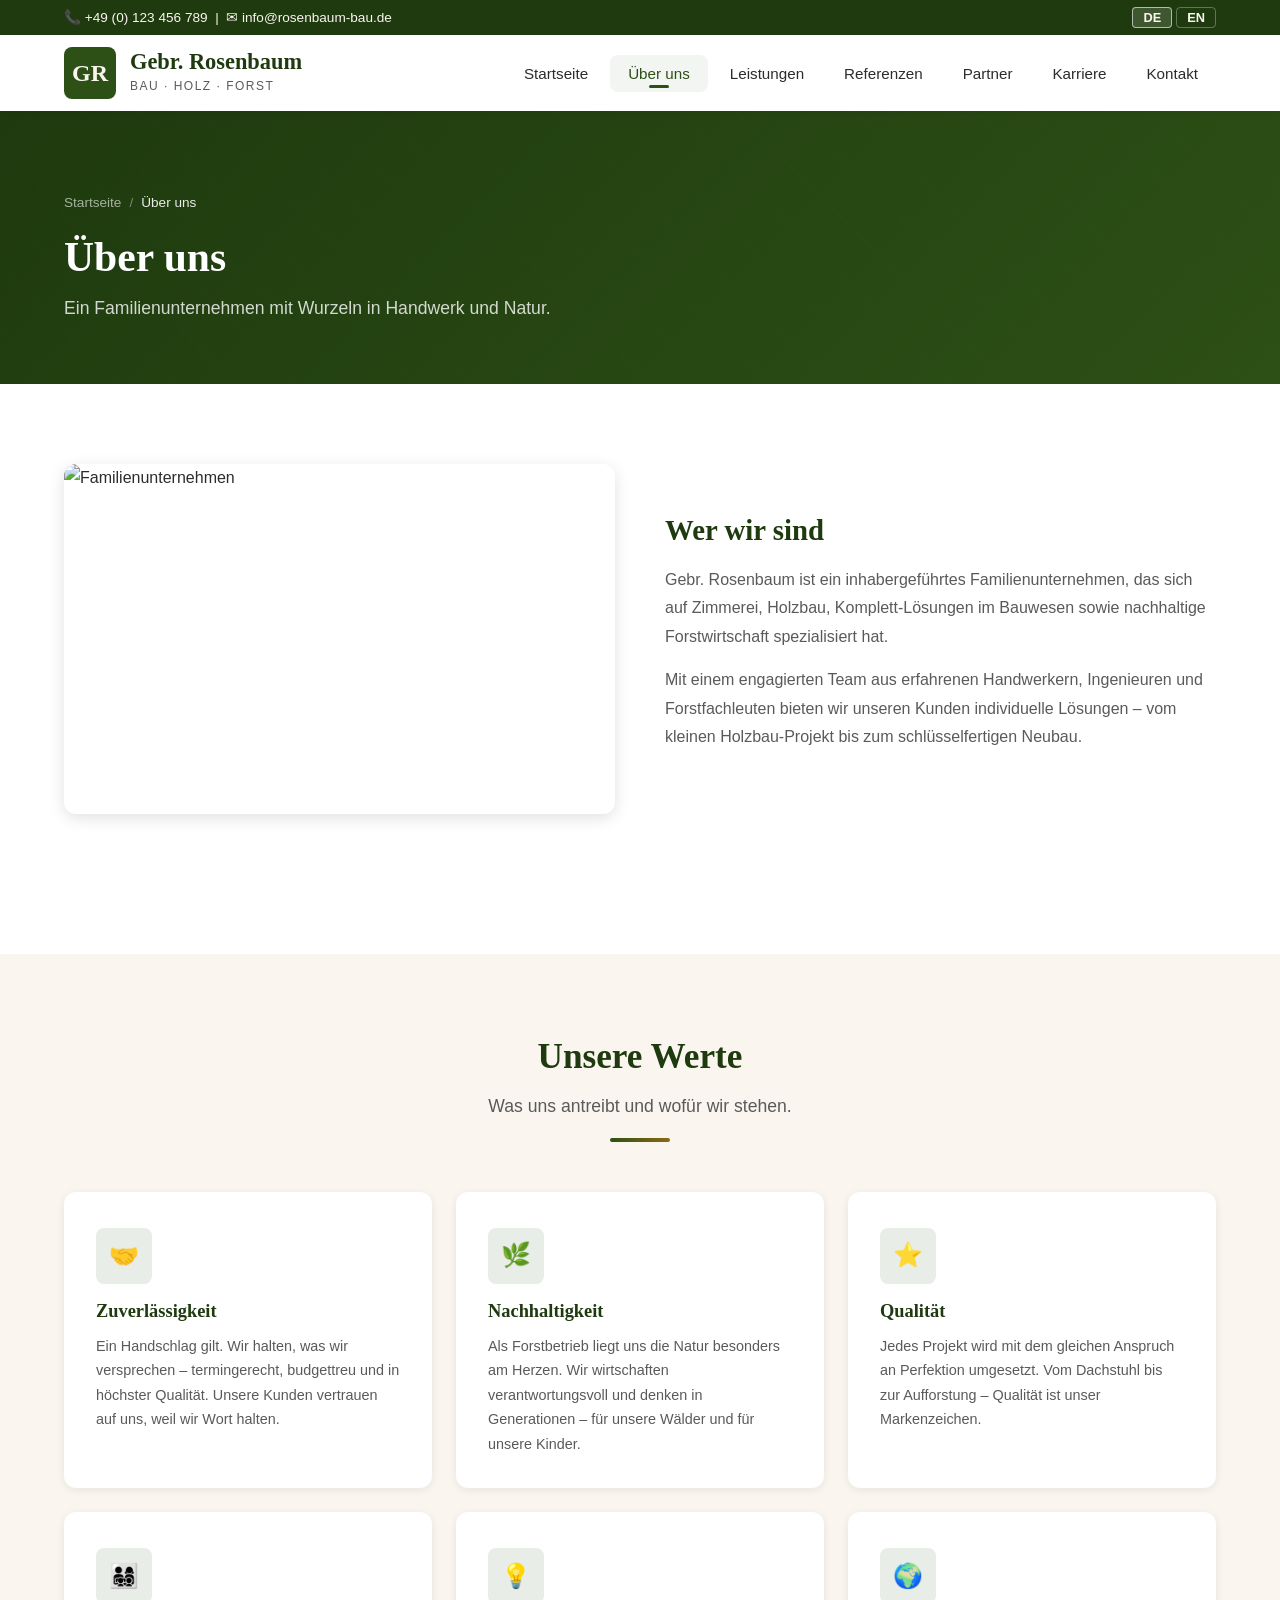
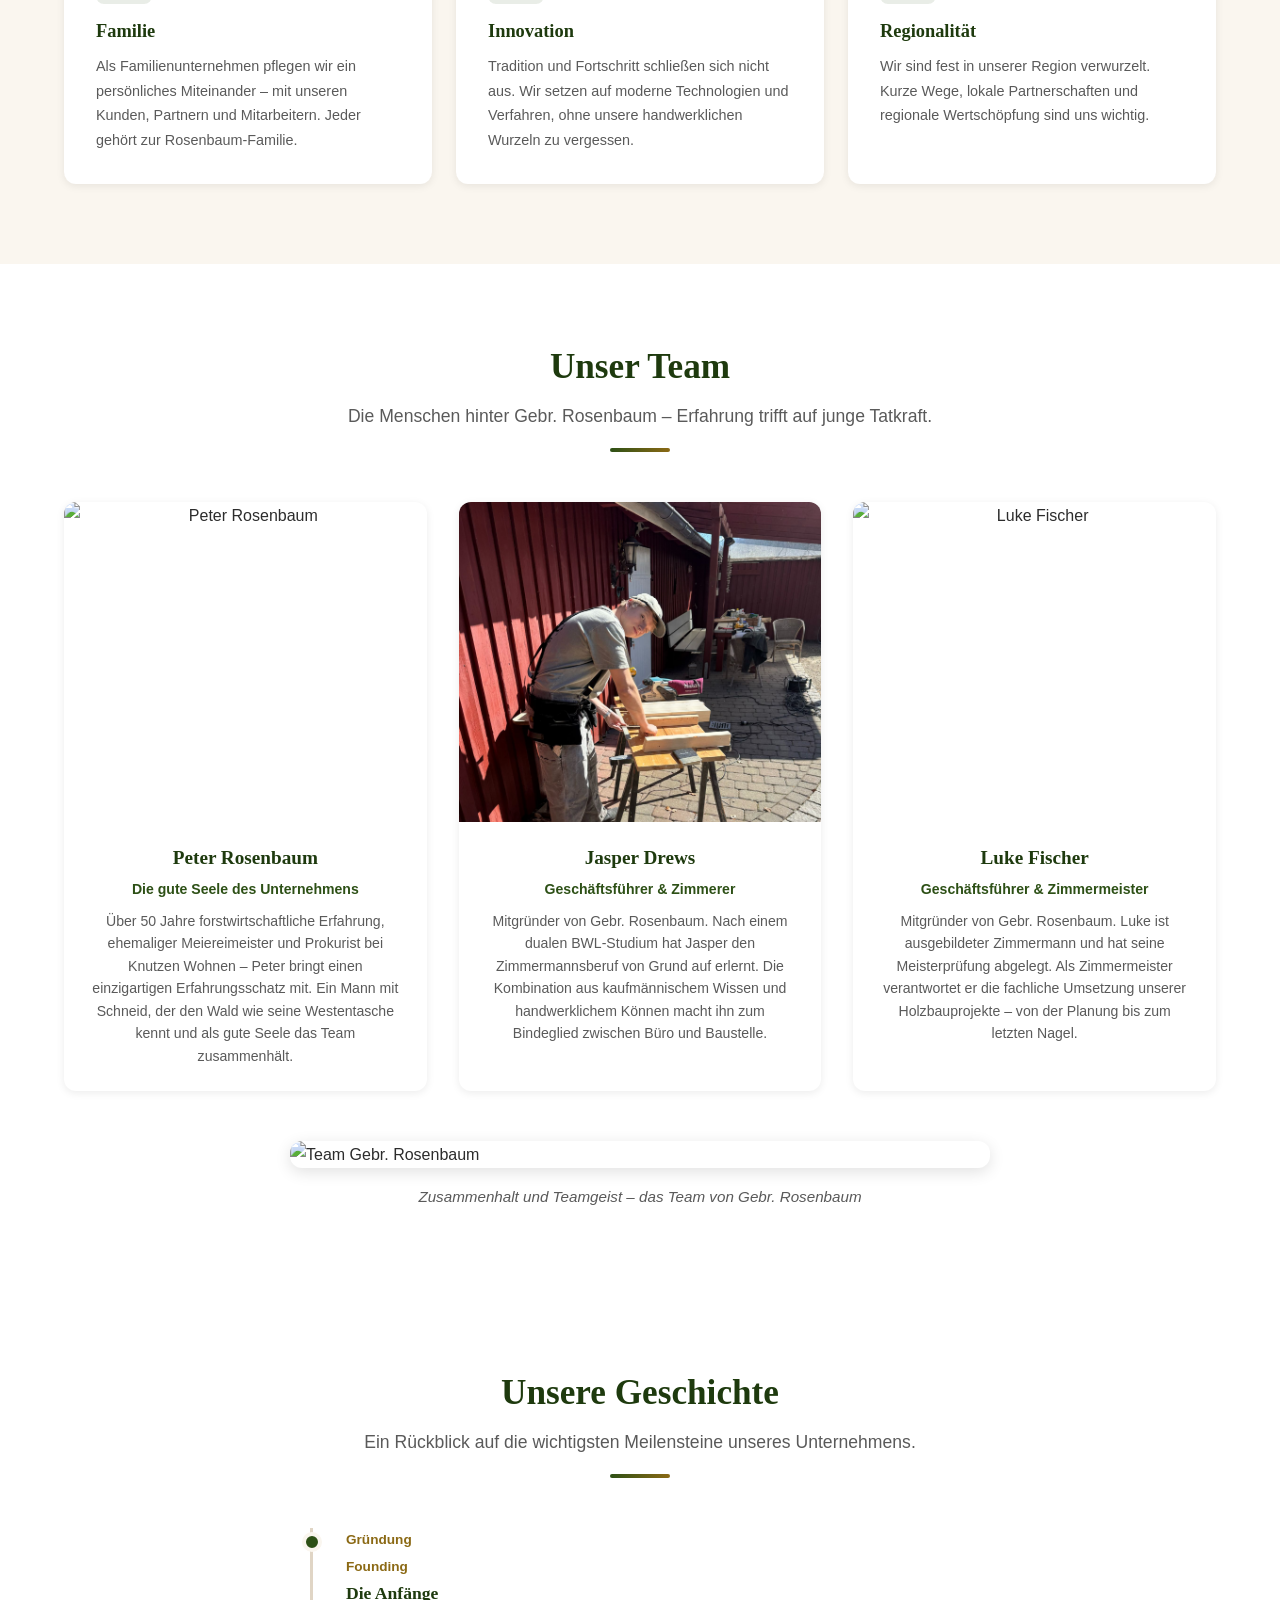
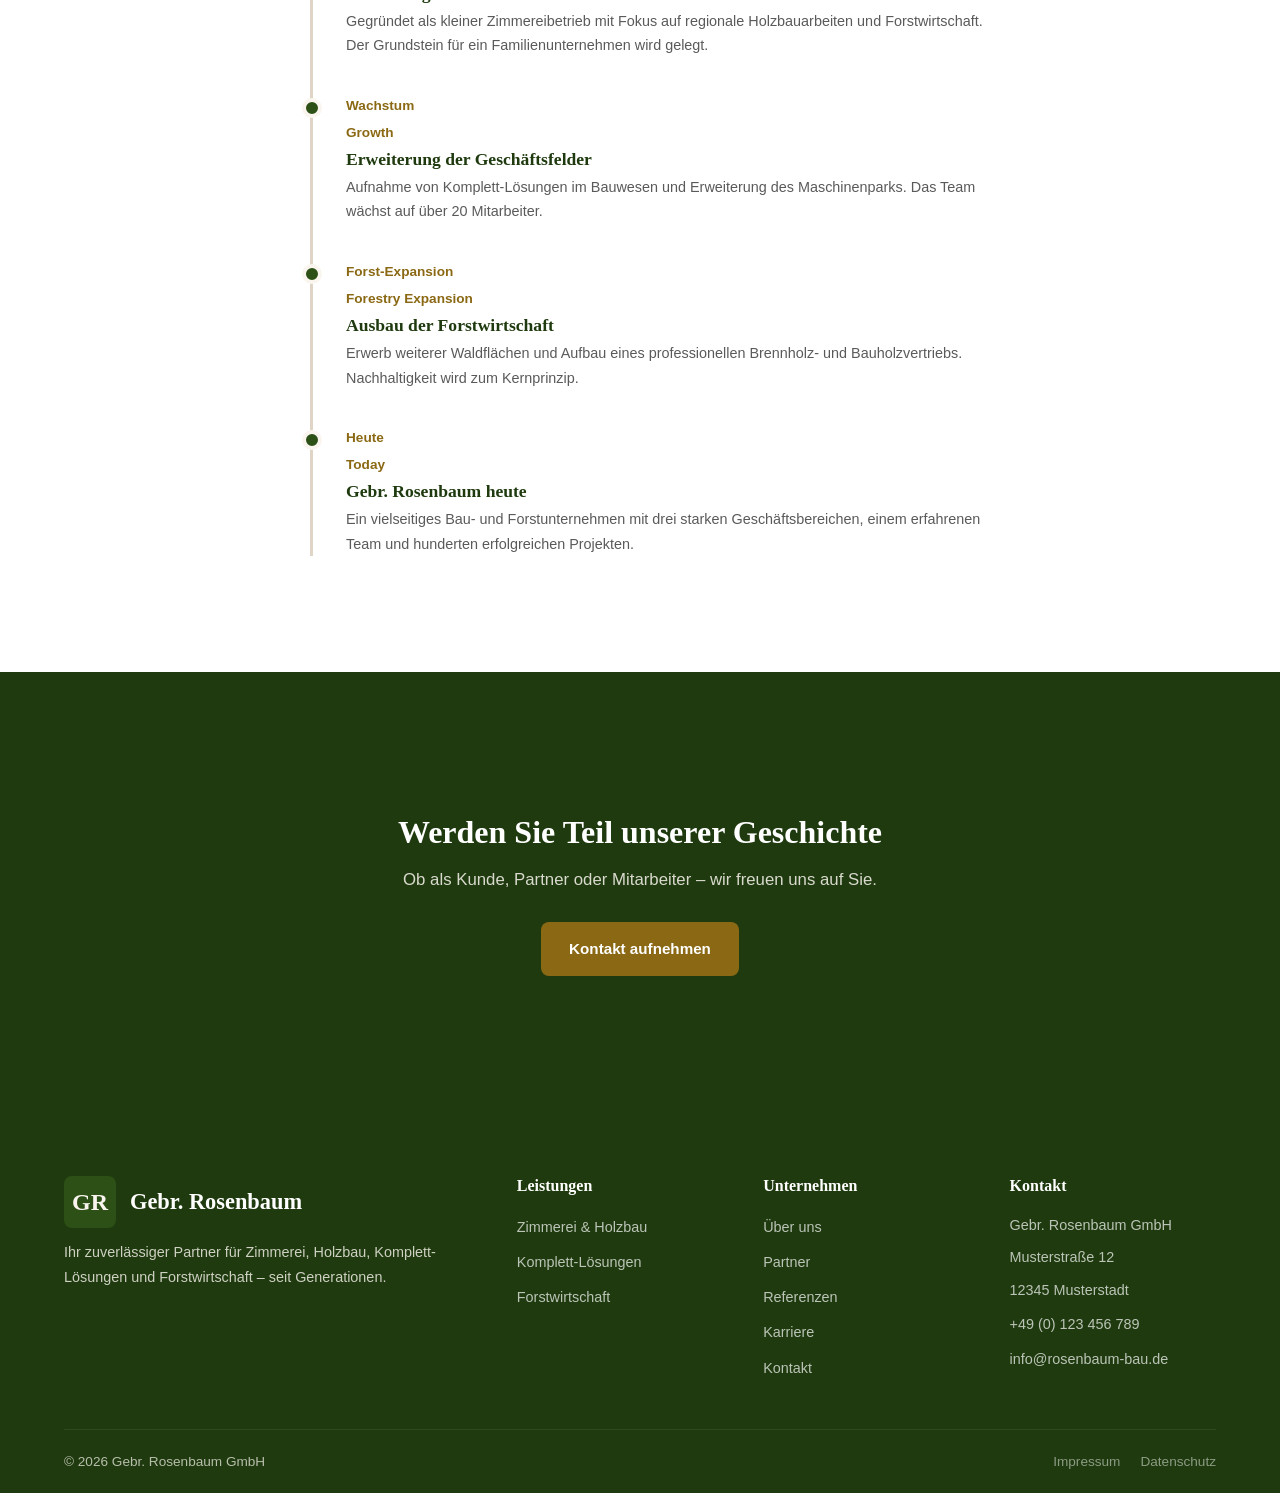
==== commit 2d69eb66: "Add partner page, fix nav language bug, replace stock images - New partners.html with trade partners" ====
--- a/about.html
+++ b/about.html
@@ -40,6 +40,7 @@
             <li><a href="about.html" data-lang-de>Über uns</a><a href="about.html" data-lang-en>About Us</a></li>
             <li><a href="services.html" data-lang-de>Leistungen</a><a href="services.html" data-lang-en>Services</a></li>
             <li><a href="references.html" data-lang-de>Referenzen</a><a href="references.html" data-lang-en>References</a></li>
+            <li><a href="partners.html" data-lang-de>Partner</a><a href="partners.html" data-lang-en>Partners</a></li>
             <li><a href="career.html" data-lang-de>Karriere</a><a href="career.html" data-lang-en>Career</a></li>
             <li><a href="contact.html" data-lang-de>Kontakt</a><a href="contact.html" data-lang-en>Contact</a></li>
           </ul>
@@ -69,7 +70,7 @@
     <div class="container">
       <div class="content-block fade-in">
         <div class="content-block-img">
-          <img src="https://images.unsplash.com/photo-1600585154340-be6161a56a0c?w=600&h=450&fit=crop" alt="Familienunternehmen" class="placeholder-img" loading="lazy">
+          <img src="img/team/teamfoto-01.png" alt="Familienunternehmen" loading="lazy">
         </div>
         <div class="content-block-text">
           <h2 data-lang-de>Wer wir sind</h2>
@@ -293,6 +294,7 @@
           <h3 data-lang-de>Unternehmen</h3><h3 data-lang-en>Company</h3>
           <ul>
             <li><a href="about.html" data-lang-de>Über uns</a><a href="about.html" data-lang-en>About Us</a></li>
+            <li><a href="partners.html" data-lang-de>Partner</a><a href="partners.html" data-lang-en>Partners</a></li>
             <li><a href="references.html" data-lang-de>Referenzen</a><a href="references.html" data-lang-en>References</a></li>
             <li><a href="career.html" data-lang-de>Karriere</a><a href="career.html" data-lang-en>Career</a></li>
             <li><a href="contact.html" data-lang-de>Kontakt</a><a href="contact.html" data-lang-en>Contact</a></li>
--- a/css/style.css
+++ b/css/style.css
@@ -189,6 +189,10 @@
   gap: 4px;
 }
 
+.main-nav a[data-lang-en] {
+  display: none;
+}
+
 .main-nav a {
   display: block;
   padding: 10px 18px;
@@ -1755,6 +1759,91 @@
   transform: translateY(0);
 }
 
+/* ===== PARTNERS ===== */
+.partners-grid {
+  display: grid;
+  grid-template-columns: repeat(auto-fill, minmax(340px, 1fr));
+  gap: 32px;
+  margin-top: 40px;
+}
+
+.partner-card {
+  background: #fff;
+  border-radius: var(--radius-lg);
+  box-shadow: var(--shadow);
+  overflow: hidden;
+  transition: transform var(--transition), box-shadow var(--transition);
+}
+
+.partner-card:hover {
+  transform: translateY(-4px);
+  box-shadow: var(--shadow-lg);
+}
+
+.partner-card-header {
+  background: var(--color-primary);
+  padding: 24px 28px;
+  display: flex;
+  align-items: center;
+  gap: 16px;
+  flex-wrap: wrap;
+}
+
+.partner-card-header h3 {
+  color: #fff;
+  font-family: var(--font-heading);
+  font-size: 1.3rem;
+  margin: 0;
+}
+
+.partner-tag {
+  background: rgba(255,255,255,0.2);
+  color: #fff;
+  font-size: 0.8rem;
+  padding: 4px 12px;
+  border-radius: 20px;
+  font-weight: 500;
+}
+
+.partner-card-body {
+  padding: 28px;
+}
+
+.partner-card-body p {
+  color: var(--color-text-muted);
+  line-height: 1.7;
+  margin-bottom: 16px;
+}
+
+.partner-info {
+  margin-bottom: 20px;
+  font-size: 0.9rem;
+  color: var(--color-text-muted);
+}
+
+.btn-outline-sm {
+  display: inline-block;
+  padding: 8px 20px;
+  border: 2px solid var(--color-primary);
+  color: var(--color-primary);
+  border-radius: var(--radius);
+  font-weight: 600;
+  font-size: 0.85rem;
+  text-decoration: none;
+  transition: all var(--transition);
+}
+
+.btn-outline-sm:hover {
+  background: var(--color-primary);
+  color: #fff;
+}
+
+.page-hero-sub {
+  font-size: 1.15rem;
+  color: rgba(255,255,255,0.85);
+  margin-top: 8px;
+}
+
 /* ===== HIDDEN BY LANG ===== */
 /* EN hidden by default */
 [data-lang-en],
@@ -1791,6 +1880,8 @@
 html[lang="en"] a[data-lang-en],
 html[lang="en"] em[data-lang-en],
 html[lang="en"] strong[data-lang-en] { display: inline; }
+html[lang="en"] .main-nav a[data-lang-en] { display: block; }
+html[lang="en"] .main-nav a[data-lang-de] { display: none; }
 html[lang="en"] button[data-lang-en],
 html[lang="en"] .filter-btn[data-lang-en] { display: inline-block; }
 html[lang="en"] .ref-category[data-lang-en],
